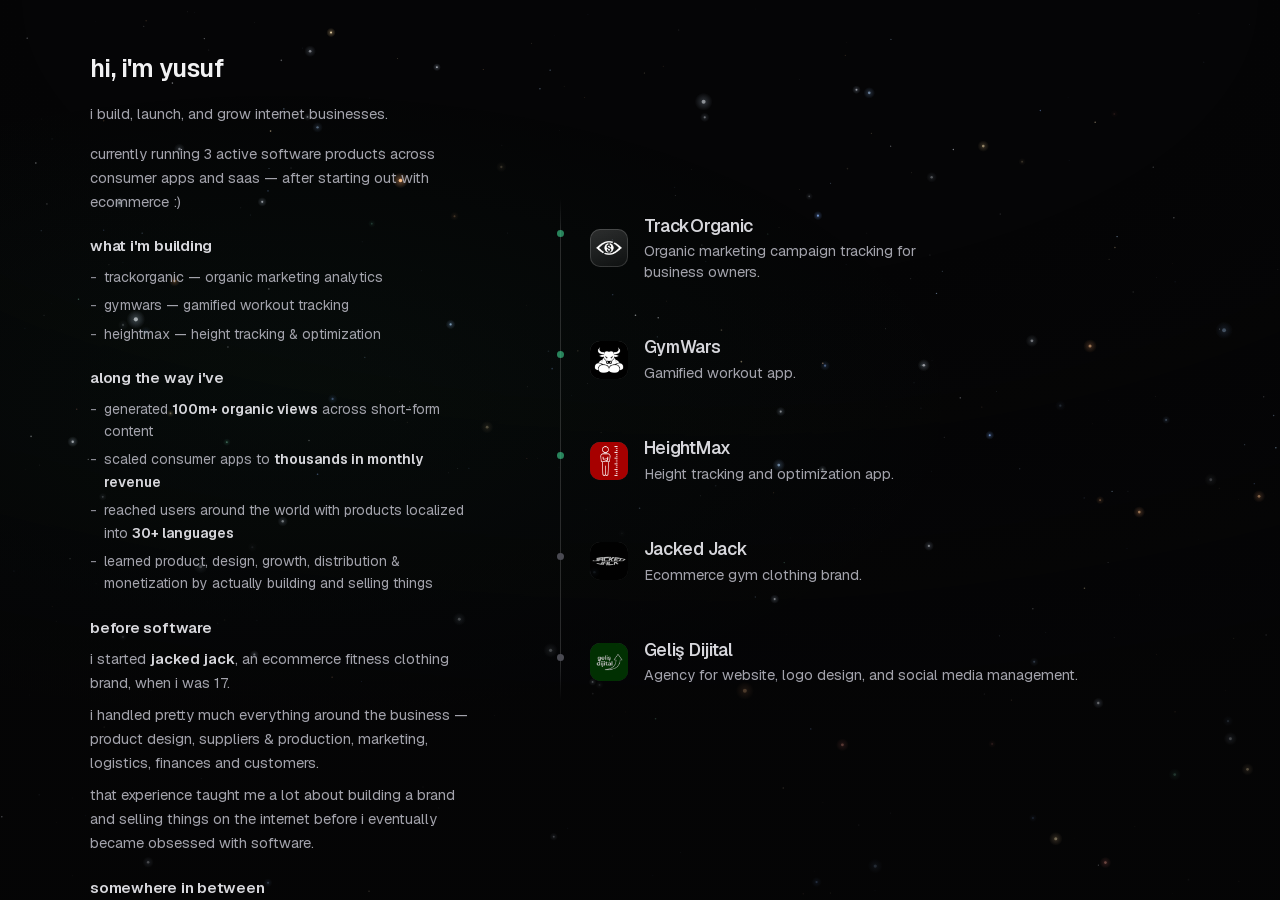
==== index.new.html @ 736e49fb "Add subtle mobile-only read more toggle (desktop completely unchanged)" ====
<!doctype html>
<html lang="en" data-theme="dark">
<head>
<meta charset="utf-8">
<meta name="viewport" content="width=device-width, initial-scale=1, viewport-fit=cover">
<title>Yusuf Emir Ulutaş</title>
<meta name="description" content="Founder. I build and run small software products: TrackOrganic, GymWars and HeightMax.">
<meta name="color-scheme" content="dark">
<meta name="theme-color" content="#050506">
<link rel="canonical" href="https://ulutas.co/">

<meta property="og:type" content="website">
<meta property="og:url" content="https://ulutas.co/">
<meta property="og:title" content="Yusuf Emir Ulutaş">
<meta property="og:description" content="Founder. I build and run small software products: TrackOrganic, GymWars and HeightMax.">
<meta property="og:image" content="https://ulutas.co/assets/og.png">
<meta name="twitter:card" content="summary_large_image">
<meta name="twitter:site" content="@ye33u">
<meta name="twitter:title" content="Yusuf Emir Ulutaş">
<meta name="twitter:description" content="Founder. I build and run small software products: TrackOrganic, GymWars and HeightMax.">
<meta name="twitter:image" content="https://ulutas.co/assets/og.png">

<link rel="icon" href="assets/favicon.svg" type="image/svg+xml">
<link rel="icon" href="assets/favicon.png" type="image/png">
<link rel="apple-touch-icon" href="assets/apple-touch-icon.png">

<link rel="preload" href="assets/fonts/geist-latin.woff2" as="font" type="font/woff2" crossorigin>
<link rel="preload" href="assets/fonts/geist-mono-latin.woff2" as="font" type="font/woff2" crossorigin>
<link rel="stylesheet" href="styles.css">

<script type="application/ld+json">
{"@context":"https://schema.org","@type":"Person","name":"Yusuf Emir Ulutaş","url":"https://ulutas.co/","sameAs":["https://x.com/ye33u","https://www.instagram.com/yusufemirulutas","https://www.linkedin.com/in/yusuf-emir-uluta%C5%9F-a8b88731a/"]}
</script>
</head>
<body>

<canvas id="stars" aria-hidden="true"></canvas>
<div class="vignette" aria-hidden="true"></div>

<!-- Icon sprite: paths from Phosphor Icons (regular), MIT licensed -->
<svg width="0" height="0" style="position:absolute" aria-hidden="true" focusable="false">
  <defs>
    <symbol id="i-x" viewBox="0 0 256 256"><path d="M214.75,211.71l-62.6-98.38,61.77-67.95a8,8,0,0,0-11.84-10.76L143.24,99.34,102.75,35.71A8,8,0,0,0,96,32H48a8,8,0,0,0-6.75,12.3l62.6,98.37-61.77,68a8,8,0,1,0,11.84,10.76l58.84-64.72,40.49,63.63A8,8,0,0,0,160,224h48a8,8,0,0,0,6.75-12.29ZM164.39,208,62.57,48h29L193.43,208Z"/></symbol>
    <symbol id="i-instagram" viewBox="0 0 256 256"><path d="M128,80a48,48,0,1,0,48,48A48.05,48.05,0,0,0,128,80Zm0,80a32,32,0,1,1,32-32A32,32,0,0,1,128,160ZM176,24H80A56.06,56.06,0,0,0,24,80v96a56.06,56.06,0,0,0,56,56h96a56.06,56.06,0,0,0,56-56V80A56.06,56.06,0,0,0,176,24Zm40,152a40,40,0,0,1-40,40H80a40,40,0,0,1-40-40V80A40,40,0,0,1,80,40h96a40,40,0,0,1,40,40ZM192,76a12,12,0,1,1-12-12A12,12,0,0,1,192,76Z"/></symbol>
    <symbol id="i-linkedin" viewBox="0 0 256 256"><path d="M216,24H40A16,16,0,0,0,24,40V216a16,16,0,0,0,16,16H216a16,16,0,0,0,16-16V40A16,16,0,0,0,216,24Zm0,192H40V40H216V216ZM96,112v64a8,8,0,0,1-16,0V112a8,8,0,0,1,16,0Zm88,28v36a8,8,0,0,1-16,0V140a20,20,0,0,0-40,0v36a8,8,0,0,1-16,0V112a8,8,0,0,1,15.79-1.78A36,36,0,0,1,184,140ZM100,84A12,12,0,1,1,88,72,12,12,0,0,1,100,84Z"/></symbol>
    <symbol id="i-mail" viewBox="0 0 256 256"><path d="M224,48H32a8,8,0,0,0-8,8V192a16,16,0,0,0,16,16H216a16,16,0,0,0,16-16V56A8,8,0,0,0,224,48ZM203.43,64,128,133.15,52.57,64ZM216,192H40V74.19l82.59,75.71a8,8,0,0,0,10.82,0L216,74.19V192Z"/></symbol>
    <symbol id="i-globe" viewBox="0 0 256 256"><path d="M128,24h0A104,104,0,1,0,232,128,104.12,104.12,0,0,0,128,24Zm87.62,96H175.79C174,83.49,159.94,57.67,148.41,42.4A88.19,88.19,0,0,1,215.63,120ZM96.23,136h63.54c-2.31,41.61-22.23,67.11-31.77,77C118.45,203.1,98.54,177.6,96.23,136Zm0-16C98.54,78.39,118.46,52.89,128,43c9.55,9.93,29.46,35.43,31.77,77Zm11.36-77.6C96.06,57.67,82,83.49,80.21,120H40.37A88.19,88.19,0,0,1,107.59,42.4ZM40.37,136H80.21c1.82,36.51,15.85,62.33,27.38,77.6A88.19,88.19,0,0,1,40.37,136Zm108,77.6c11.53-15.27,25.56-41.09,27.38-77.6h39.84A88.19,88.19,0,0,1,148.41,213.6Z"/></symbol>
  </defs>
</svg>

<main class="shell">

  <!-- ================= LEFT: PROFILE ================= -->
  <aside class="col-profile">
    <div class="bio" id="bio">
      <h1 class="bio-name">hi, i'm yusuf</h1>

      <div class="bio-body">
        <p class="bio-intro">
          i build, launch, and grow internet businesses.
        </p>

        <p class="bio-intro">
          currently running 3 active software products across consumer apps and saas — after starting out with ecommerce :)
        </p>

        <div class="bio-block">
          <p class="bio-label">what i'm building</p>
          <ul class="bio-list">
            <li>trackorganic — organic marketing analytics</li>
            <li>gymwars — gamified workout tracking</li>
            <li>heightmax — height tracking & optimization</li>
          </ul>
        </div>

        <!-- mobile: toggle sits here, hidden on desktop -->
        <button class="bio-toggle" id="bio-toggle" type="button" aria-expanded="false" aria-controls="bio-more">
          <span>read more</span> <span class="bio-toggle-arrow" aria-hidden="true">↓</span>
        </button>

        <div class="bio-more" id="bio-more">
          <div class="bio-block">
            <p class="bio-label">along the way i've</p>
            <ul class="bio-list">
              <li>generated <strong>100m+ organic views</strong> across short-form content</li>
              <li>scaled consumer apps to <strong>thousands in monthly revenue</strong></li>
              <li>reached users around the world with products localized into <strong>30+ languages</strong></li>
              <li>learned product, design, growth, distribution & monetization by actually building and selling things</li>
            </ul>
          </div>

          <div class="bio-block">
            <p class="bio-label">before software</p>
            <p class="bio-intro">
              i started <strong>jacked jack</strong>, an ecommerce fitness clothing brand, when i was 17.
            </p>
            <p class="bio-intro">
              i handled pretty much everything around the business — product design, suppliers & production, marketing, logistics, finances and customers.
            </p>
            <p class="bio-intro">
              that experience taught me a lot about building a brand and selling things on the internet before i eventually became obsessed with software.
            </p>
          </div>

          <div class="bio-block">
            <p class="bio-label">somewhere in between</p>
            <p class="bio-intro">
              i'm majoring in political science & international relations — which has almost nothing to do with what i build, but i kind of like it that way.
            </p>
          </div>

          <div class="bio-block">
            <p class="bio-label">say hi</p>
            <p class="bio-intro">
              if you're building something and think i can help, feel free to reach out.
            </p>
            <p class="bio-intro">
              i genuinely enjoy helping people build, grow and figure things out.
            </p>
          </div>
        </div>
      </div>

      <nav class="bio-links" aria-label="Social links">
        <a class="bio-link" href="https://x.com/ye33u" target="_blank" rel="noopener noreferrer">twitter</a>
        <span class="bio-sep" aria-hidden="true">/</span>
        <a class="bio-link" href="https://www.instagram.com/yusufemirulutas" target="_blank" rel="noopener noreferrer">instagram</a>
        <span class="bio-sep" aria-hidden="true">/</span>
        <a class="bio-link" href="https://www.linkedin.com/in/yusuf-emir-uluta%C5%9F-a8b88731a/" target="_blank" rel="noopener noreferrer">linkedin</a>
        <span class="bio-sep" aria-hidden="true">/</span>
        <a class="bio-link" href="mailto:yusufemirulutas@gmail.com">email</a>
      </nav>
    </div>
  </aside>

  <!-- ================= RIGHT: PRODUCTS ================= -->
  <section class="col-work" aria-labelledby="work-heading">
    <h1 class="sr-only" id="work-heading">Products by Yusuf Emir Ulutaş</h1>
    <ol class="timeline">

      <li class="row" data-status="active">
        <a class="entry" href="https://trackorganic.com/" target="_blank" rel="noopener noreferrer">
          <span class="lg"><img src="assets/logos/trackorganic.png" alt="" width="38" height="38" loading="lazy" decoding="async"></span>
          <span class="txt">
            <span class="txt-name">TrackOrganic</span>
            <span class="txt-tag">Organic marketing campaign tracking for business owners.</span>
          </span>
          <span class="site"><svg class="i" aria-hidden="true"><use href="#i-globe"/></svg>trackorganic.com</span>
        </a>
      </li>

      <li class="row" data-status="active">
        <a class="entry" href="https://apps.apple.com/us/app/gymwars-workout-tracker/id6766190927" target="_blank" rel="noopener noreferrer">
          <span class="lg"><img src="assets/logos/gymwars.png" alt="" width="38" height="38" loading="lazy" decoding="async"></span>
          <span class="txt">
            <span class="txt-name">GymWars</span>
            <span class="txt-tag">Gamified workout app.</span>
          </span>
          <span class="site"><svg class="i" aria-hidden="true"><use href="#i-globe"/></svg>apps.apple.com</span>
        </a>
      </li>

      <li class="row" data-status="active">
        <a class="entry" href="https://ultasdev.com/heightmax" target="_blank" rel="noopener noreferrer">
          <span class="lg"><img src="assets/logos/heightmax.png" alt="" width="38" height="38" loading="lazy" decoding="async"></span>
          <span class="txt">
            <span class="txt-name">HeightMax</span>
            <span class="txt-tag">Height tracking and optimization app.</span>
          </span>
          <span class="site"><svg class="i" aria-hidden="true"><use href="#i-globe"/></svg>ultasdev.com</span>
        </a>
      </li>

      <li class="row" data-status="closed">
        <a class="entry" href="https://www.instagram.com/jackedjack.tr" target="_blank" rel="noopener noreferrer">
          <span class="lg"><img src="assets/logos/jackedjack.png" alt="" width="38" height="38" loading="lazy" decoding="async"></span>
          <span class="txt">
            <span class="txt-name">Jacked Jack</span>
            <span class="txt-tag">Ecommerce gym clothing brand.</span>
          </span>
          <span class="site"><svg class="i" aria-hidden="true"><use href="#i-globe"/></svg>instagram.com</span>
        </a>
      </li>

      <li class="row" data-status="closed">
        <div class="entry">
          <span class="lg"><img src="assets/logos/gelisdijital.png" alt="" width="38" height="38" loading="lazy" decoding="async"></span>
          <span class="txt">
            <span class="txt-name">Geliş Dijital</span>
            <span class="txt-tag">Agency for website, logo design, and social media management.</span>
          </span>
        </div>
      </li>

    </ol>
  </section>

</main>

<script src="main.js" defer></script>
</body>
</html>
---- styles.css ----
/* ============================================================
   ulutas.co
   Dark-locked palette. One accent (mint), used only for live
   status and focus. One radius system: interactive = pill,
   containers = 18px, tiles = 11px.
   All text colours verified at WCAG AA or better on --bg.
   ============================================================ */

@font-face{font-family:Geist;src:url(assets/fonts/geist-latin.woff2) format('woff2');font-weight:100 900;font-display:swap;unicode-range:U+0000-00FF,U+0131,U+0152-0153,U+02BB-02BC,U+02C6,U+02DA,U+02DC,U+0304,U+0308,U+0329,U+2000-206F,U+20AC,U+2122,U+2191,U+2193,U+2212,U+2215,U+FEFF,U+FFFD}
@font-face{font-family:Geist;src:url(assets/fonts/geist-latin-ext.woff2) format('woff2');font-weight:100 900;font-display:swap;unicode-range:U+0100-02AF,U+0304,U+0308,U+0329,U+1E00-1E9F,U+1EF2-1EFF,U+2020,U+20A0-20AB,U+20AD-20C0,U+2113,U+2C60-2C7F,U+A720-A7FF}
@font-face{font-family:'Geist Mono';src:url(assets/fonts/geist-mono-latin.woff2) format('woff2');font-weight:100 900;font-display:swap;unicode-range:U+0000-00FF,U+0131,U+0152-0153,U+02BB-02BC,U+02C6,U+02DA,U+02DC,U+0304,U+0308,U+0329,U+2000-206F,U+20AC,U+2122,U+2191,U+2193,U+2212,U+2215,U+FEFF,U+FFFD}
@font-face{font-family:'Geist Mono';src:url(assets/fonts/geist-mono-latin-ext.woff2) format('woff2');font-weight:100 900;font-display:swap;unicode-range:U+0100-02AF,U+0304,U+0308,U+0329,U+1E00-1E9F,U+1EF2-1EFF,U+2020,U+20A0-20AB,U+20AD-20C0,U+2113,U+2C60-2C7F,U+A720-A7FF}

:root{
  --bg:#050506;
  --surface:rgba(255,255,255,.028);
  --surface-hi:rgba(255,255,255,.055);
  --line:rgba(255,255,255,.085);
  --line-hi:rgba(255,255,255,.15);

  /* contrast on --bg: 18.4 / 14.9 / 8.2 / 6.0 */
  --text:#f2f2f3;
  --text-1:#d7d7dc;
  --text-2:#a3a3ac;
  --text-3:#8a8a93;

  --accent:#3ecf8e;
  --accent-rest:rgba(62,207,142,.62);
  --accent-dim:rgba(62,207,142,.17);
  --dot-off:#4a4a52;

  --r-pill:999px;
  --r-card:18px;
  --r-tile:11px;

  --ease:cubic-bezier(.16,1,.3,1);
  --shell:1180px;

  --z-stars:0; --z-vignette:1; --z-content:2;
}

*,*::before,*::after{box-sizing:border-box}
html{-webkit-text-size-adjust:100%}
body{
  margin:0;
  min-height:100dvh;
  background:var(--bg);
  color:var(--text);
  font-family:Geist,ui-sans-serif,system-ui,-apple-system,'Segoe UI',sans-serif;
  font-size:16px;
  line-height:1.5;
  -webkit-font-smoothing:antialiased;
  text-rendering:optimizeLegibility;
  overflow-x:hidden;
}
a{color:inherit;text-decoration:none}
ol{margin:0;padding:0;list-style:none}
p{margin:0}
img{max-width:100%;display:block}

.sr-only{
  position:absolute;width:1px;height:1px;padding:0;margin:-1px;
  overflow:hidden;clip:rect(0,0,0,0);white-space:nowrap;border:0;
}

:focus-visible{
  outline:2px solid var(--accent);
  outline-offset:3px;
  border-radius:var(--r-tile);
}

.i{width:1em;height:1em;fill:currentColor;flex:none}

/* ---------- starfield + vignette ---------- */
#stars{
  position:fixed;inset:0;width:100%;height:100%;
  z-index:var(--z-stars);pointer-events:none;
}
.vignette{
  position:fixed;inset:0;z-index:var(--z-vignette);pointer-events:none;
  background:
    radial-gradient(120% 80% at 50% 0%,transparent 40%,rgba(5,5,6,.55) 100%),
    radial-gradient(90% 60% at 22% 45%,rgba(62,207,142,.045),transparent 60%);
}

/* ---------- shell ---------- */
.shell{
  position:relative;z-index:var(--z-content);
  max-width:var(--shell);
  margin-inline:auto;
  padding:0 clamp(20px,5vw,40px);
  display:grid;
  grid-template-columns:minmax(0,380px) minmax(0,1fr);
  gap:clamp(40px,7vw,104px);
  align-items:start;
}

/* ---------- left column (sticky) ---------- */
.col-profile{
  position:sticky;top:0;
  max-height:100dvh;
  overflow-y:auto;
  scrollbar-width:none;
  -ms-overflow-style:none;
  padding-block:clamp(36px,6vh,64px);
}
.col-profile::-webkit-scrollbar{display:none}

.bio{
  width:100%;
  max-width:400px;
}

.bio-name{
  margin:0 0 18px 0;
  font-size:1.55rem;font-weight:600;
  letter-spacing:-.025em;line-height:1.2;
  color:var(--text);
}

.bio-body{display:flex;flex-direction:column;gap:16px}
.bio-intro{
  margin:0;
  color:var(--text-2);
  font-size:.9063rem;line-height:1.65;
  text-wrap:pretty;
}
.bio-block{display:flex;flex-direction:column;gap:8px;margin-top:6px}
.bio-label{
  margin:0;
  color:var(--text-1);
  font-size:.9375rem;font-weight:600;
  letter-spacing:-.015em;
}
.bio-list{
  list-style:none;padding:0;margin:0;
  display:flex;flex-direction:column;gap:6px;
}
.bio-list li{
  position:relative;
  padding-left:14px;
  color:var(--text-2);
  font-size:.875rem;line-height:1.6;
}
.bio-list li::before{
  content:"-";
  position:absolute;left:0;top:0;
  color:var(--text-3);
}
.bio-list strong, .bio-intro strong{
  color:var(--text-1);
  font-weight:600;
}

.bio-links{
  margin-top:28px;
  display:flex;align-items:center;flex-wrap:wrap;gap:8px 10px;
  font-size:.875rem;
}
.bio-link{
  color:var(--text-3);
  transition:color .2s var(--ease);
}
.bio-link:hover{
  color:var(--text);
  text-decoration:underline;
  text-underline-offset:3px;
}
.bio-sep{
  color:var(--text-3);
  opacity:.4;
  user-select:none;
}

/* desktop: toggle hidden, bio-more always visible */
.bio-toggle{display:none}
.bio-more{display:flex;flex-direction:column;gap:16px}
/* ---------- right column ---------- */
.col-work{
  min-height:100dvh;
  display:flex;flex-direction:column;justify-content:center;
  padding-block:clamp(48px,9vh,88px);
}

.timeline{
  position:relative;
  padding-left:30px;
}
.timeline::before{
  content:"";position:absolute;
  left:0;top:0;bottom:0;width:1px;
  background:var(--line-hi);
  -webkit-mask-image:linear-gradient(180deg,transparent,#000 7%,#000 92%,transparent);
          mask-image:linear-gradient(180deg,transparent,#000 7%,#000 92%,transparent);
}

/* row: the dot lives here so it stays pinned to the line while
   the entry beside it slides on hover */
.row{position:relative;padding-block:3px}
.row + .row{margin-top:20px}
.row::before{
  content:"";position:absolute;
  left:-30px;top:32px;
  width:7px;height:7px;margin-left:-3px;
  border-radius:50%;
  background:var(--dot-off);
  transition:background .28s var(--ease),box-shadow .28s var(--ease),transform .28s var(--ease);
}
.row[data-status="active"]::before{background:var(--accent-rest)}

.entry{
  display:grid;
  grid-template-columns:auto minmax(0,1fr) auto;
  align-items:center;
  gap:16px;
  padding:14px 15px;
  margin-left:-15px;
  border-radius:14px;
  transition:transform .32s var(--ease),background .32s var(--ease);
}

.lg{
  flex:none;width:38px;height:38px;
  border-radius:10px;overflow:hidden;
  display:grid;place-items:center;
  background:linear-gradient(160deg,rgba(255,255,255,.16),rgba(255,255,255,.04));
  box-shadow:inset 0 0 0 1px var(--line-hi);
  transition:box-shadow .32s var(--ease),opacity .32s var(--ease);
}
.lg img{width:100%;height:100%;object-fit:cover}
/* a closed product reads slightly quieter, but its text stays full contrast */
.row[data-status="closed"] .lg{opacity:.72}

.txt{display:flex;flex-direction:column;gap:3px;min-width:0}
.txt-head{display:flex;align-items:center;gap:9px;flex-wrap:wrap}
.txt-name{
  font-size:1.0938rem;font-weight:550;
  letter-spacing:-.017em;line-height:1.3;
  color:var(--text-1);
  transition:color .28s var(--ease);
}
.txt-tag{
  font-size:.9063rem;line-height:1.45;
  color:var(--text-2);
  text-wrap:pretty;
}

/* status: colour plus a text label, so colour is never the only signal */
.tag{
  display:inline-flex;align-items:center;
  height:19px;padding-inline:7px;
  border-radius:var(--r-pill);
  border:1px solid;
  font-family:'Geist Mono',ui-monospace,SFMono-Regular,Menlo,monospace;
  font-size:.625rem;line-height:1;
  letter-spacing:.06em;text-transform:uppercase;
}
.tag-on{color:var(--accent);border-color:rgba(62,207,142,.32);background:rgba(62,207,142,.1)}
.tag-off{color:var(--text-2);border-color:var(--line);background:var(--surface)}

/* domain pill: hidden until hover / focus, always shown on touch */
.site{
  display:inline-flex;align-items:center;gap:7px;
  height:34px;padding-inline:13px;
  border:1px solid var(--line);
  border-radius:var(--r-pill);
  background:rgba(9,9,11,.7);
  font-family:'Geist Mono',ui-monospace,SFMono-Regular,Menlo,monospace;
  font-size:.7813rem;color:var(--text-2);
  white-space:nowrap;
  opacity:0;transform:translateX(10px);
  transition:opacity .34s var(--ease),transform .34s var(--ease),
             color .34s var(--ease),border-color .34s var(--ease);
}
.site .i{font-size:1.05em;opacity:.65}

/* ---------- hover / focus choreography ---------- */
@media (hover:hover){
  .row:hover .entry{transform:translateX(7px);background:var(--surface)}
  .row:hover::before{
    transform:scale(1.35);
    box-shadow:0 0 0 4px rgba(255,255,255,.07);
  }
  .row[data-status="active"]:hover::before{
    background:var(--accent);
    box-shadow:0 0 0 4px var(--accent-dim),0 0 18px rgba(62,207,142,.5);
  }
  .row[data-status="closed"]:hover::before{background:#71717a}
  .row:hover .txt-name{color:var(--text)}
  .row:hover .lg{box-shadow:inset 0 0 0 1px rgba(255,255,255,.24);opacity:1}
  .row:hover .site{opacity:1;transform:translateX(0);border-color:var(--line-hi);color:var(--text)}
}
.entry:focus-visible{transform:translateX(7px);background:var(--surface)}
.entry:focus-visible .site{opacity:1;transform:translateX(0);color:var(--text)}
.row:has(.entry:focus-visible)::before{
  transform:scale(1.35);
  box-shadow:0 0 0 4px rgba(255,255,255,.07);
}
.row[data-status="active"]:has(.entry:focus-visible)::before{
  background:var(--accent);
  box-shadow:0 0 0 4px var(--accent-dim),0 0 18px rgba(62,207,142,.5);
}

/* touch: no hover, so the domain is always visible */
@media (hover:none){
  .site{opacity:1;transform:none}
}

.foot{
  margin-top:56px;padding-left:30px;
  display:flex;flex-wrap:wrap;gap:6px 16px;
  font-family:'Geist Mono',ui-monospace,SFMono-Regular,Menlo,monospace;
  font-size:.75rem;color:var(--text-3);
}
.foot a{transition:color .22s var(--ease)}
.foot a:hover{color:var(--text-1)}

/* ---------- scroll reveal ---------- */
.reveal{opacity:0;transform:translateY(16px)}
.reveal.is-in{
  opacity:1;transform:none;
  transition:opacity .7s var(--ease),transform .7s var(--ease);
  transition-delay:calc(var(--i,0) * 65ms);
}

/* ---------- bio entrance ---------- */
@media (prefers-reduced-motion:no-preference){
  #bio{animation:rise .8s var(--ease) both}
  @keyframes rise{from{opacity:0;transform:translateY(14px)}to{opacity:1;transform:none}}
}

/* ---------- responsive ---------- */
@media (max-width:1023px){
  .shell{
    grid-template-columns:1fr;
    gap:8px;
    padding-inline:20px;
    padding-bottom:max(80px, calc(60px + env(safe-area-inset-bottom, 20px)));
  }
  .col-profile{
    position:static;height:auto;max-height:none;overflow-y:visible;
    padding-block:clamp(40px,9vh,72px) 0;
  }
  .bio{max-width:520px}

  /* mobile: collapsible bio */
  .bio-more{display:none}
  .bio-more.is-open{
    display:flex;flex-direction:column;gap:16px;
    animation:rise .4s var(--ease) both;
  }
  .bio-toggle{
    display:inline-flex;align-items:center;gap:5px;
    appearance:none;background:none;border:none;padding:0;
    margin-top:10px;
    color:var(--text-3);
    font-family:inherit;
    font-size:.8125rem;
    cursor:pointer;
    transition:color .2s var(--ease);
  }
  .bio-toggle:hover,.bio-toggle:focus-visible{color:var(--text-1)}
  .bio-toggle-arrow{
    display:inline-block;
    transition:transform .3s var(--ease);
  }
  .bio-toggle[aria-expanded="true"] .bio-toggle-arrow{
    transform:rotate(180deg);
  }

  .col-work{
    min-height:0;display:block;
    padding-block:40px 0;
  }
  .timeline{padding-left:26px}
  .row::before{left:-26px}
  .foot{padding-left:26px;margin-top:44px;margin-bottom:56px}
}

@media (max-width:560px){
  .entry{
    grid-template-columns:auto minmax(0,1fr);
    gap:12px;
    padding:12px;
    margin-left:-12px;
  }
  .site{
    grid-column:1 / -1;
    justify-self:start;
    height:30px;padding-inline:11px;
    margin-top:2px;
    font-size:.7188rem;
  }
  .ident-name{font-size:1.18rem}
  .pill{height:36px;padding-inline:13px;font-size:.8125rem}
}

/* ---------- accessibility ---------- */
@media (prefers-reduced-motion:reduce){
  *,*::before,*::after{
    animation-duration:.01ms !important;
    animation-iteration-count:1 !important;
    transition-duration:.01ms !important;
    scroll-behavior:auto !important;
  }
  .reveal{opacity:1;transform:none}
  .row:hover .entry,.entry:focus-visible{transform:none}
}
@media (prefers-reduced-transparency:reduce){
  .card{background:#0b0b0e;backdrop-filter:none;-webkit-backdrop-filter:none}
}
@media (prefers-contrast:more){
  :root{--text-2:#c8c8ce;--text-3:#b0b0b8;--line:rgba(255,255,255,.22);--line-hi:rgba(255,255,255,.36)}
}
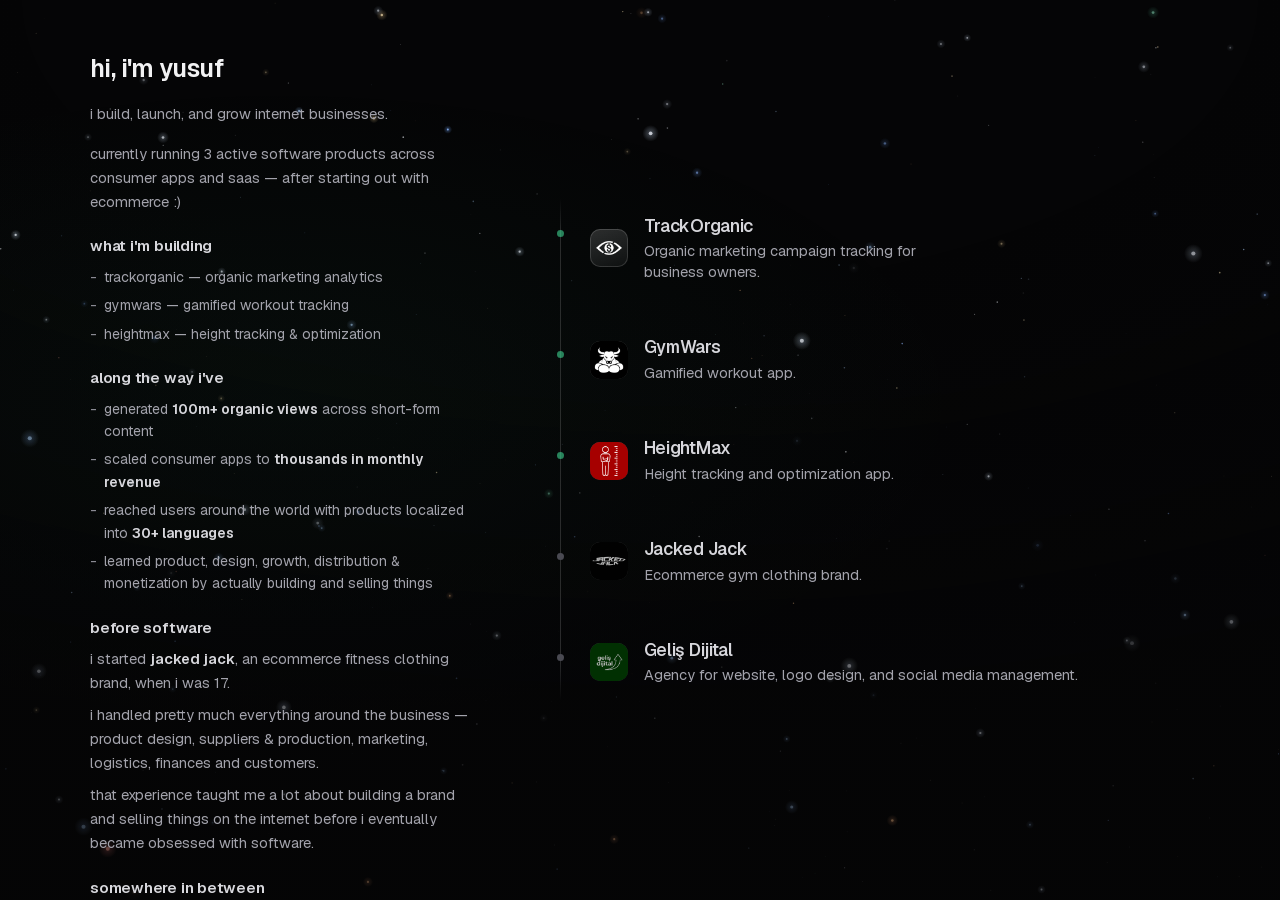
==== commit 21215877: "Add cache-busting query strings to CSS and JS to force fresh load" ====
--- a/index.new.html
+++ b/index.new.html
@@ -26,7 +26,7 @@
 
 <link rel="preload" href="assets/fonts/geist-latin.woff2" as="font" type="font/woff2" crossorigin>
 <link rel="preload" href="assets/fonts/geist-mono-latin.woff2" as="font" type="font/woff2" crossorigin>
-<link rel="stylesheet" href="styles.css">
+<link rel="stylesheet" href="styles.css?v=2">
 
 <script type="application/ld+json">
 {"@context":"https://schema.org","@type":"Person","name":"Yusuf Emir Ulutaş","url":"https://ulutas.co/","sameAs":["https://x.com/ye33u","https://www.instagram.com/yusufemirulutas","https://www.linkedin.com/in/yusuf-emir-uluta%C5%9F-a8b88731a/"]}
@@ -197,6 +197,6 @@
 
 </main>
 
-<script src="main.js" defer></script>
+<script src="main.js?v=2" defer></script>
 </body>
 </html>
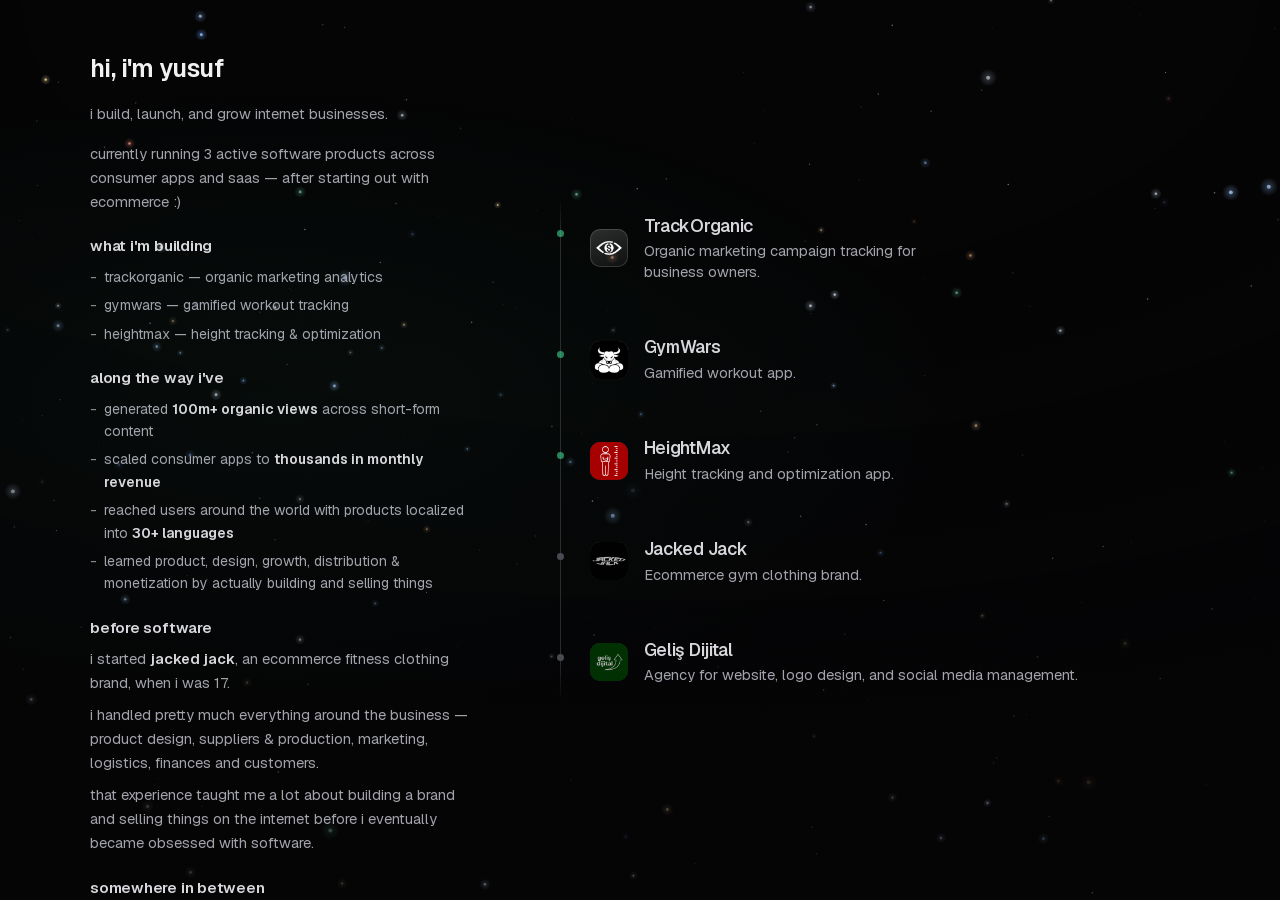
==== commit d8915f5a: "Add fade-out gradient above mobile read-more button" ====
--- a/index.new.html
+++ b/index.new.html
@@ -26,7 +26,7 @@
 
 <link rel="preload" href="assets/fonts/geist-latin.woff2" as="font" type="font/woff2" crossorigin>
 <link rel="preload" href="assets/fonts/geist-mono-latin.woff2" as="font" type="font/woff2" crossorigin>
-<link rel="stylesheet" href="styles.css?v=2">
+<link rel="stylesheet" href="styles.css?v=3">
 
 <script type="application/ld+json">
 {"@context":"https://schema.org","@type":"Person","name":"Yusuf Emir Ulutaş","url":"https://ulutas.co/","sameAs":["https://x.com/ye33u","https://www.instagram.com/yusufemirulutas","https://www.linkedin.com/in/yusuf-emir-uluta%C5%9F-a8b88731a/"]}
--- a/styles.css
+++ b/styles.css
@@ -350,15 +350,29 @@
     animation:rise .4s var(--ease) both;
   }
   .bio-toggle{
-    display:inline-flex;align-items:center;gap:5px;
-    appearance:none;background:none;border:none;padding:0;
-    margin-top:10px;
+    display:flex;align-items:center;justify-content:center;gap:5px;
+    position:relative;
+    width:100%;
+    appearance:none;background:none;border:none;
+    padding:20px 0 0;
+    margin-top:-32px;
     color:var(--text-3);
     font-family:inherit;
     font-size:.8125rem;
     cursor:pointer;
     transition:color .2s var(--ease);
   }
+  .bio-toggle::before{
+    content:"";
+    position:absolute;
+    left:-24px;right:-24px;
+    bottom:100%;
+    height:56px;
+    background:linear-gradient(to bottom,transparent,var(--bg));
+    pointer-events:none;
+    transition:opacity .3s var(--ease);
+  }
+  .bio-toggle[aria-expanded="true"]::before{opacity:0}
   .bio-toggle:hover,.bio-toggle:focus-visible{color:var(--text-1)}
   .bio-toggle-arrow{
     display:inline-block;
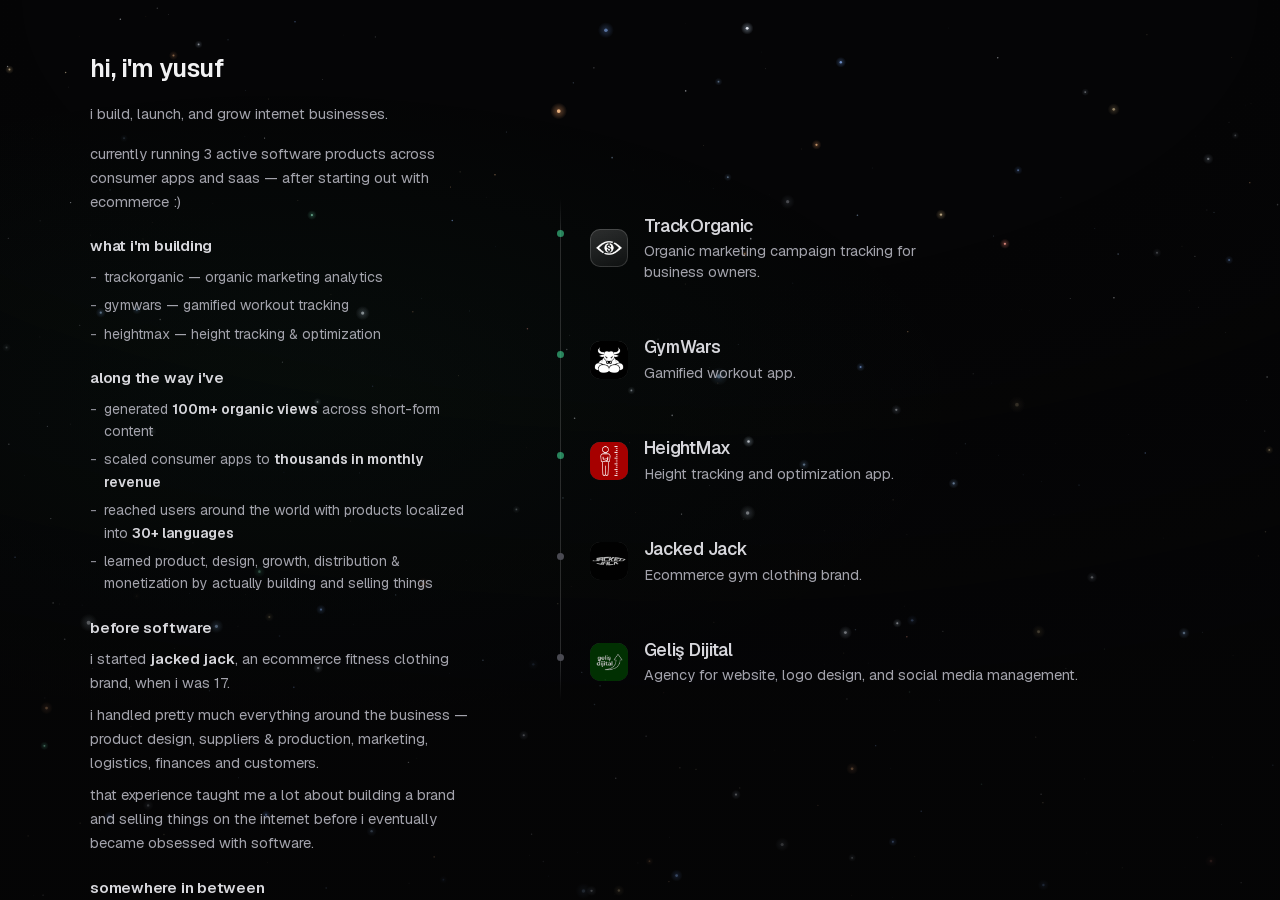
==== commit e8ff8fb1: "Move social links inside bio-more (hidden behind read more on mobile)" ====
--- a/index.new.html
+++ b/index.new.html
@@ -118,18 +118,18 @@
               i genuinely enjoy helping people build, grow and figure things out.
             </p>
           </div>
+
+          <nav class="bio-links" aria-label="Social links">
+            <a class="bio-link" href="https://x.com/ye33u" target="_blank" rel="noopener noreferrer">twitter</a>
+            <span class="bio-sep" aria-hidden="true">/</span>
+            <a class="bio-link" href="https://www.instagram.com/yusufemirulutas" target="_blank" rel="noopener noreferrer">instagram</a>
+            <span class="bio-sep" aria-hidden="true">/</span>
+            <a class="bio-link" href="https://www.linkedin.com/in/yusuf-emir-uluta%C5%9F-a8b88731a/" target="_blank" rel="noopener noreferrer">linkedin</a>
+            <span class="bio-sep" aria-hidden="true">/</span>
+            <a class="bio-link" href="mailto:yusufemirulutas@gmail.com">email</a>
+          </nav>
         </div>
       </div>
-
-      <nav class="bio-links" aria-label="Social links">
-        <a class="bio-link" href="https://x.com/ye33u" target="_blank" rel="noopener noreferrer">twitter</a>
-        <span class="bio-sep" aria-hidden="true">/</span>
-        <a class="bio-link" href="https://www.instagram.com/yusufemirulutas" target="_blank" rel="noopener noreferrer">instagram</a>
-        <span class="bio-sep" aria-hidden="true">/</span>
-        <a class="bio-link" href="https://www.linkedin.com/in/yusuf-emir-uluta%C5%9F-a8b88731a/" target="_blank" rel="noopener noreferrer">linkedin</a>
-        <span class="bio-sep" aria-hidden="true">/</span>
-        <a class="bio-link" href="mailto:yusufemirulutas@gmail.com">email</a>
-      </nav>
     </div>
   </aside>
 
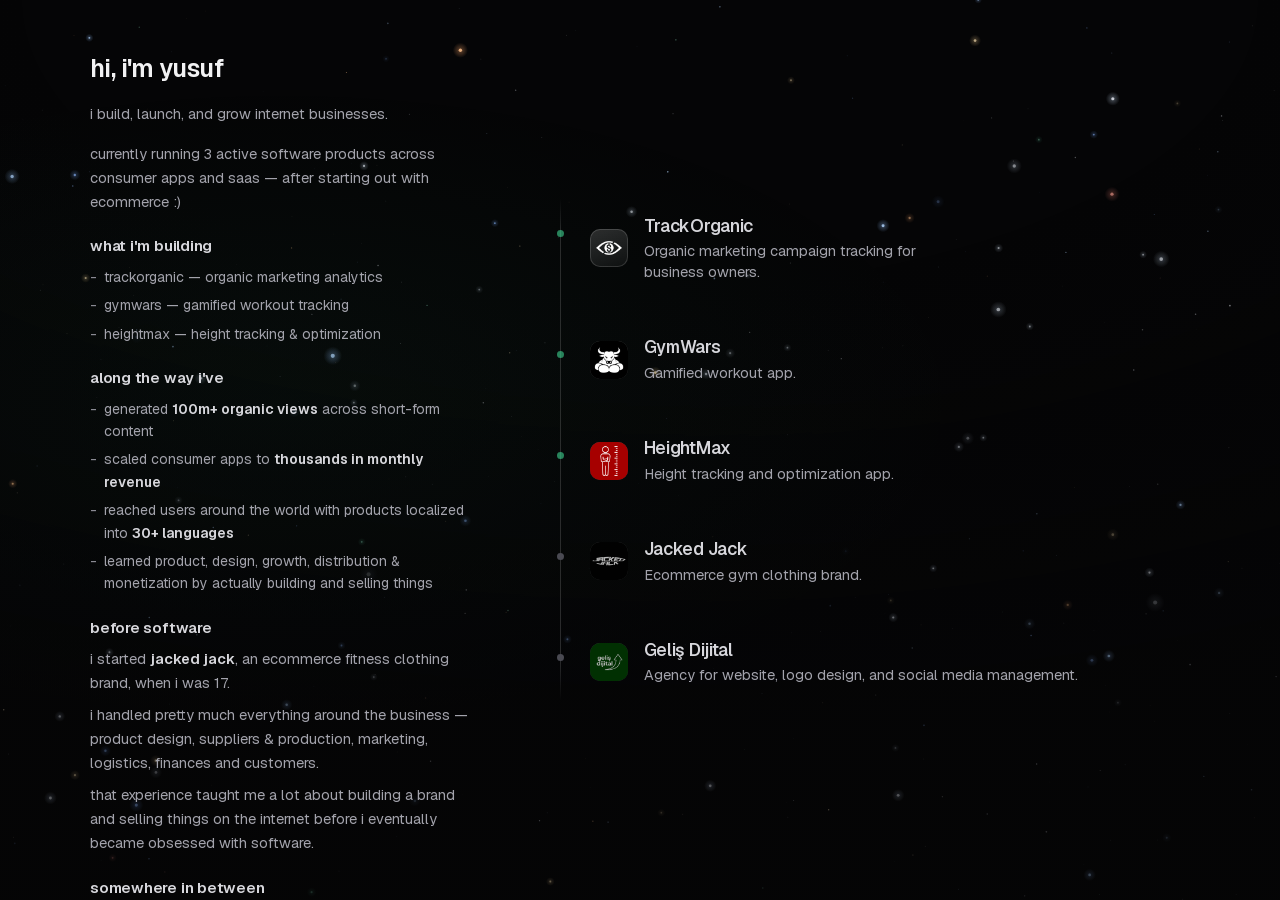
==== commit 9e9f35a3: "Full-height fade gradient covering list items below 'what i'm building'" ====
--- a/index.new.html
+++ b/index.new.html
@@ -26,7 +26,7 @@
 
 <link rel="preload" href="assets/fonts/geist-latin.woff2" as="font" type="font/woff2" crossorigin>
 <link rel="preload" href="assets/fonts/geist-mono-latin.woff2" as="font" type="font/woff2" crossorigin>
-<link rel="stylesheet" href="styles.css?v=3">
+<link rel="stylesheet" href="styles.css?v=4">
 
 <script type="application/ld+json">
 {"@context":"https://schema.org","@type":"Person","name":"Yusuf Emir Ulutaş","url":"https://ulutas.co/","sameAs":["https://x.com/ye33u","https://www.instagram.com/yusufemirulutas","https://www.linkedin.com/in/yusuf-emir-uluta%C5%9F-a8b88731a/"]}
--- a/styles.css
+++ b/styles.css
@@ -351,11 +351,11 @@
   }
   .bio-toggle{
     display:flex;align-items:center;justify-content:center;gap:5px;
-    position:relative;
+    position:relative;z-index:1;
     width:100%;
     appearance:none;background:none;border:none;
-    padding:20px 0 0;
-    margin-top:-32px;
+    padding:0;
+    margin-top:-8px;
     color:var(--text-3);
     font-family:inherit;
     font-size:.8125rem;
@@ -366,9 +366,9 @@
     content:"";
     position:absolute;
     left:-24px;right:-24px;
-    bottom:100%;
-    height:56px;
-    background:linear-gradient(to bottom,transparent,var(--bg));
+    bottom:0;
+    height:160px;
+    background:linear-gradient(to bottom,transparent 0%,var(--bg) 75%);
     pointer-events:none;
     transition:opacity .3s var(--ease);
   }
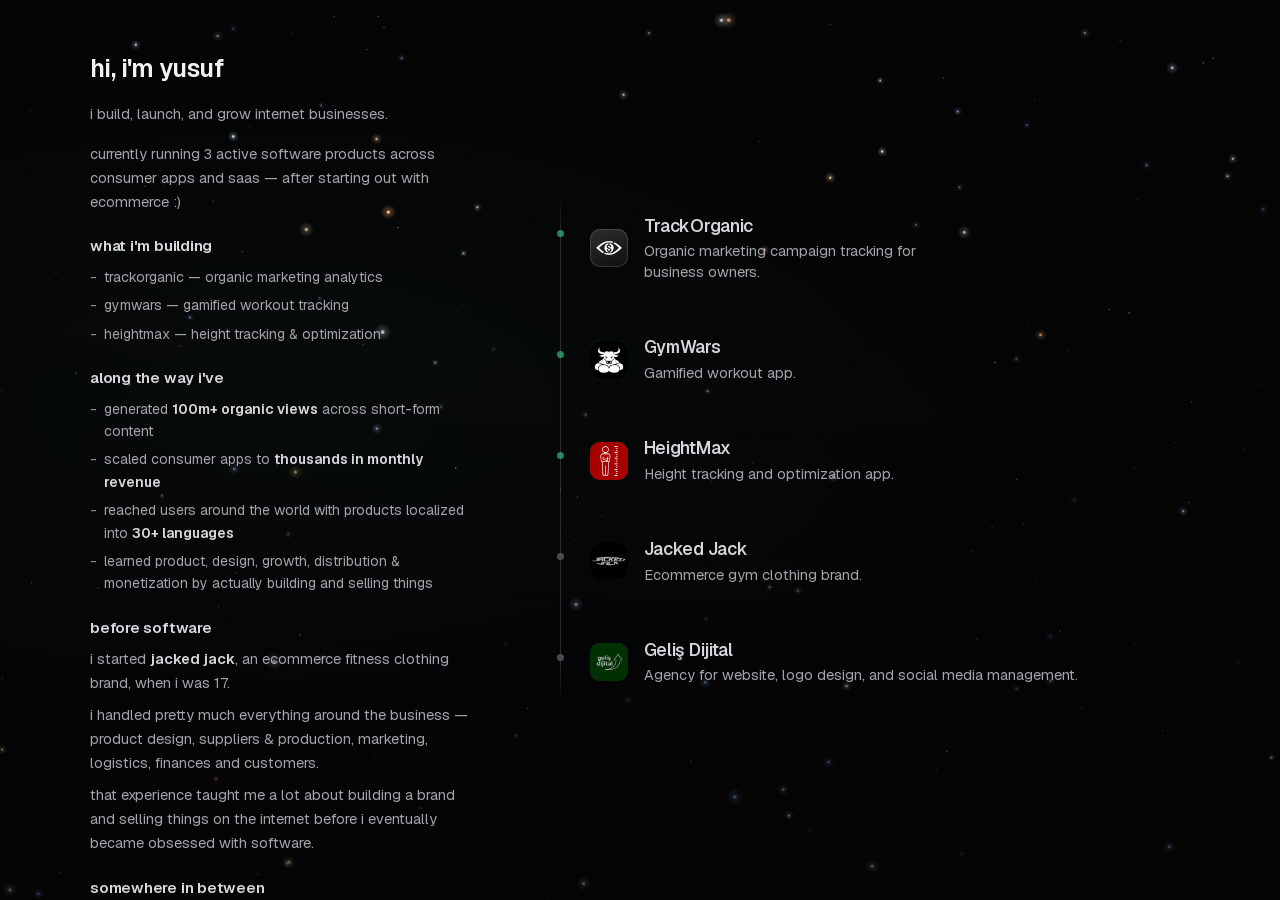
==== commit 28c22ae2: "Left-align read more, move to end when expanded, fix text visibility above gradient" ====
--- a/index.new.html
+++ b/index.new.html
@@ -26,7 +26,7 @@
 
 <link rel="preload" href="assets/fonts/geist-latin.woff2" as="font" type="font/woff2" crossorigin>
 <link rel="preload" href="assets/fonts/geist-mono-latin.woff2" as="font" type="font/woff2" crossorigin>
-<link rel="stylesheet" href="styles.css?v=4">
+<link rel="stylesheet" href="styles.css?v=5">
 
 <script type="application/ld+json">
 {"@context":"https://schema.org","@type":"Person","name":"Yusuf Emir Ulutaş","url":"https://ulutas.co/","sameAs":["https://x.com/ye33u","https://www.instagram.com/yusufemirulutas","https://www.linkedin.com/in/yusuf-emir-uluta%C5%9F-a8b88731a/"]}
@@ -73,11 +73,6 @@
           </ul>
         </div>
 
-        <!-- mobile: toggle sits here, hidden on desktop -->
-        <button class="bio-toggle" id="bio-toggle" type="button" aria-expanded="false" aria-controls="bio-more">
-          <span>read more</span> <span class="bio-toggle-arrow" aria-hidden="true">↓</span>
-        </button>
-
         <div class="bio-more" id="bio-more">
           <div class="bio-block">
             <p class="bio-label">along the way i've</p>
@@ -129,6 +124,11 @@
             <a class="bio-link" href="mailto:yusufemirulutas@gmail.com">email</a>
           </nav>
         </div>
+
+        <!-- mobile: toggle after bio-more so it lands at end when expanded -->
+        <button class="bio-toggle" id="bio-toggle" type="button" aria-expanded="false" aria-controls="bio-more">
+          <span>read more</span> <span class="bio-toggle-arrow" aria-hidden="true">↓</span>
+        </button>
       </div>
     </div>
   </aside>
--- a/styles.css
+++ b/styles.css
@@ -350,12 +350,11 @@
     animation:rise .4s var(--ease) both;
   }
   .bio-toggle{
-    display:flex;align-items:center;justify-content:center;gap:5px;
-    position:relative;z-index:1;
-    width:100%;
+    display:inline-flex;align-items:center;gap:5px;
+    position:relative;
     appearance:none;background:none;border:none;
     padding:0;
-    margin-top:-8px;
+    margin-top:-4px;
     color:var(--text-3);
     font-family:inherit;
     font-size:.8125rem;
@@ -366,12 +365,14 @@
     content:"";
     position:absolute;
     left:-24px;right:-24px;
-    bottom:0;
+    bottom:-4px;
     height:160px;
-    background:linear-gradient(to bottom,transparent 0%,var(--bg) 75%);
+    background:linear-gradient(to bottom,transparent 0%,var(--bg) 70%);
+    z-index:-1;
     pointer-events:none;
     transition:opacity .3s var(--ease);
   }
+  .bio-toggle[aria-expanded="true"]{margin-top:8px}
   .bio-toggle[aria-expanded="true"]::before{opacity:0}
   .bio-toggle:hover,.bio-toggle:focus-visible{color:var(--text-1)}
   .bio-toggle-arrow{
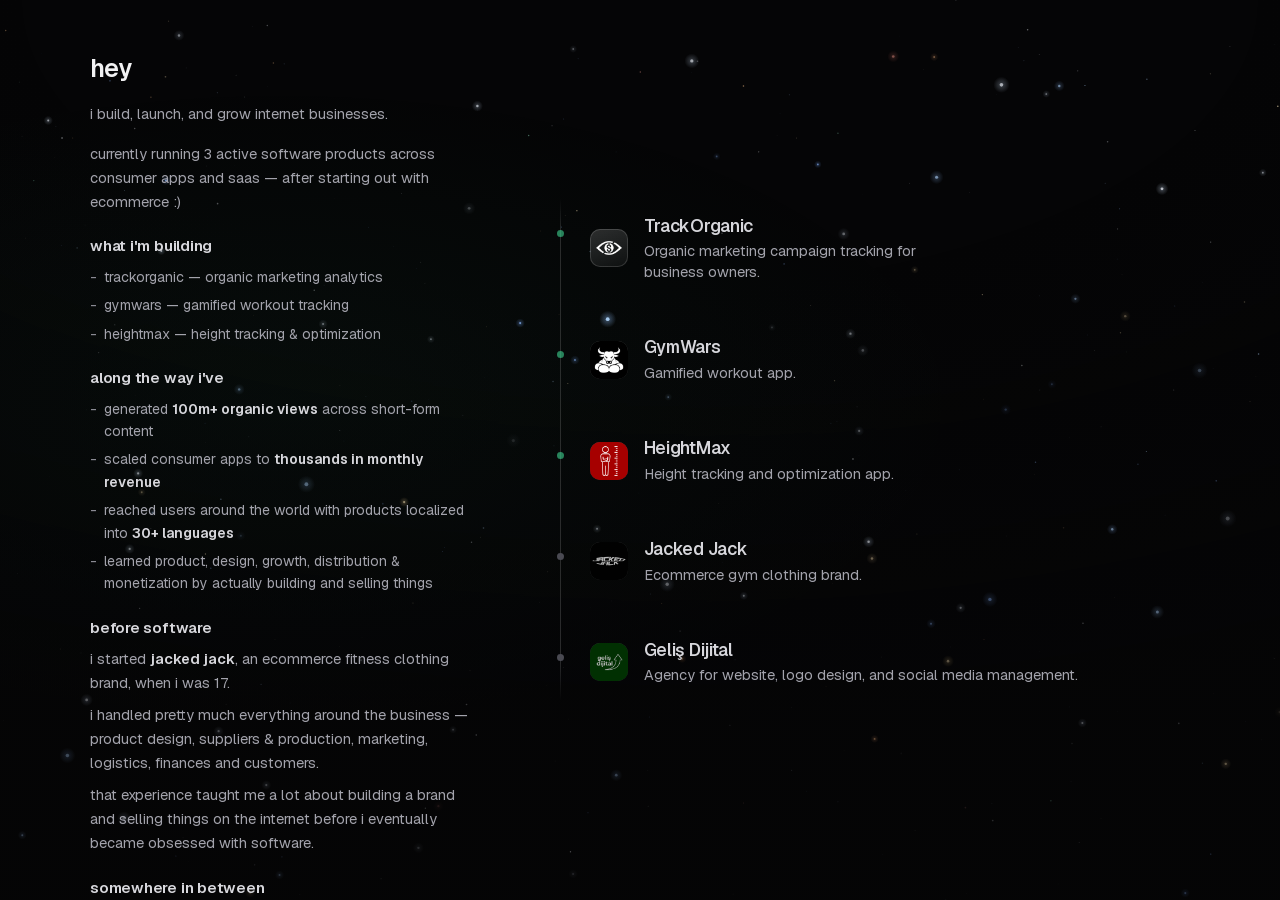
==== commit 2b9c9d06: "Change heading to 'hey', fix gradient stacking to overlay content above button" ====
--- a/index.new.html
+++ b/index.new.html
@@ -26,7 +26,7 @@
 
 <link rel="preload" href="assets/fonts/geist-latin.woff2" as="font" type="font/woff2" crossorigin>
 <link rel="preload" href="assets/fonts/geist-mono-latin.woff2" as="font" type="font/woff2" crossorigin>
-<link rel="stylesheet" href="styles.css?v=5">
+<link rel="stylesheet" href="styles.css?v=6">
 
 <script type="application/ld+json">
 {"@context":"https://schema.org","@type":"Person","name":"Yusuf Emir Ulutaş","url":"https://ulutas.co/","sameAs":["https://x.com/ye33u","https://www.instagram.com/yusufemirulutas","https://www.linkedin.com/in/yusuf-emir-uluta%C5%9F-a8b88731a/"]}
@@ -53,7 +53,7 @@
   <!-- ================= LEFT: PROFILE ================= -->
   <aside class="col-profile">
     <div class="bio" id="bio">
-      <h1 class="bio-name">hi, i'm yusuf</h1>
+      <h1 class="bio-name">hey</h1>
 
       <div class="bio-body">
         <p class="bio-intro">
--- a/styles.css
+++ b/styles.css
@@ -352,6 +352,7 @@
   .bio-toggle{
     display:inline-flex;align-items:center;gap:5px;
     position:relative;
+    z-index:1;
     appearance:none;background:none;border:none;
     padding:0;
     margin-top:-4px;
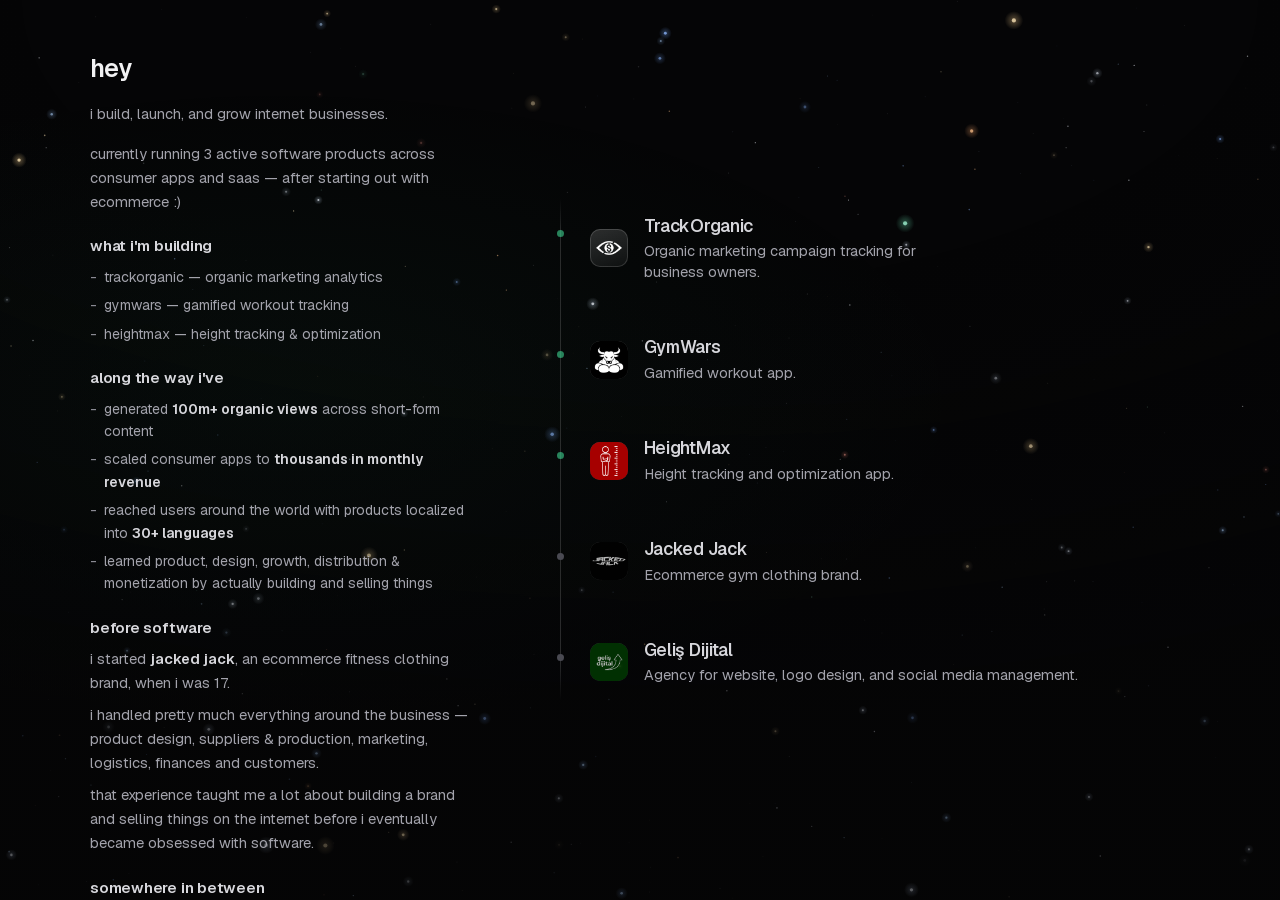
==== commit 70a80ee7: "remove 'i genuinely enjoy helping people' paragraph" ====
--- a/index.new.html
+++ b/index.new.html
@@ -109,9 +109,7 @@
             <p class="bio-intro">
               if you're building something and think i can help, feel free to reach out.
             </p>
-            <p class="bio-intro">
-              i genuinely enjoy helping people build, grow and figure things out.
-            </p>
+
           </div>
 
           <nav class="bio-links" aria-label="Social links">
